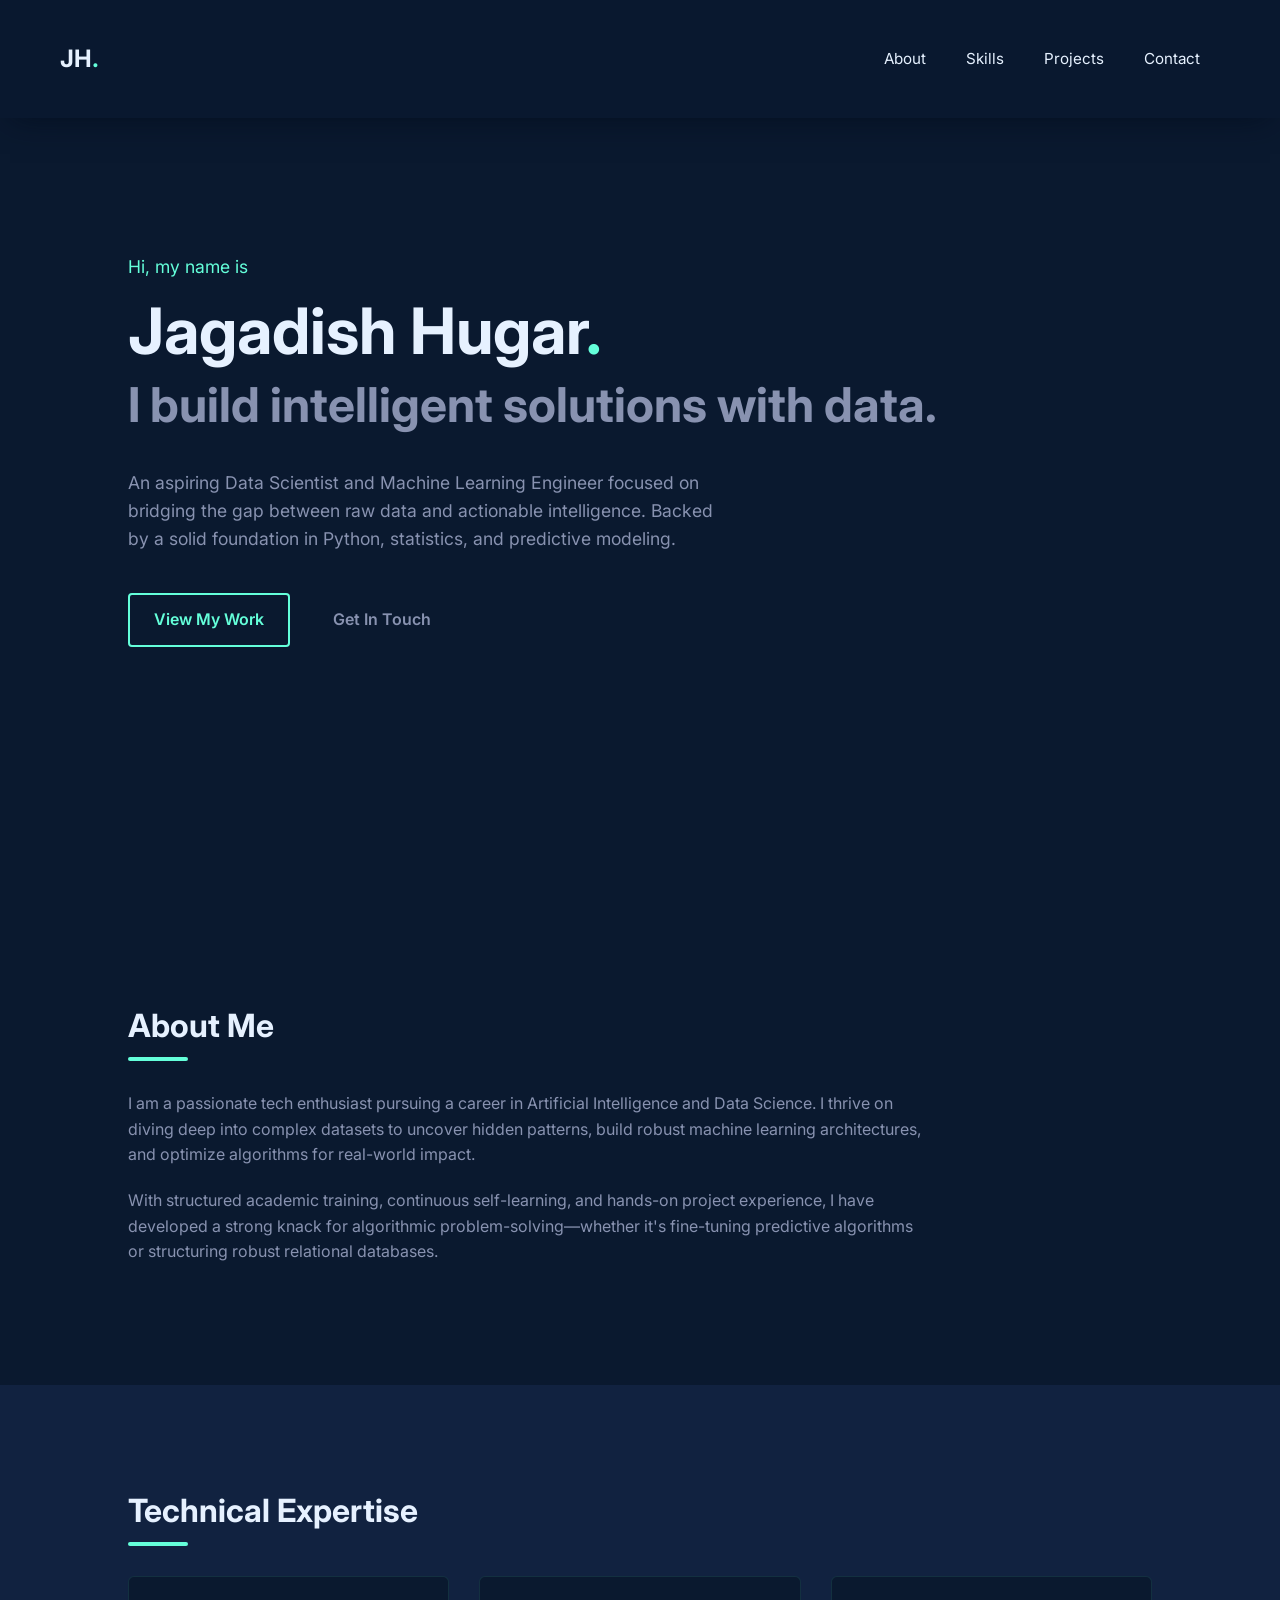
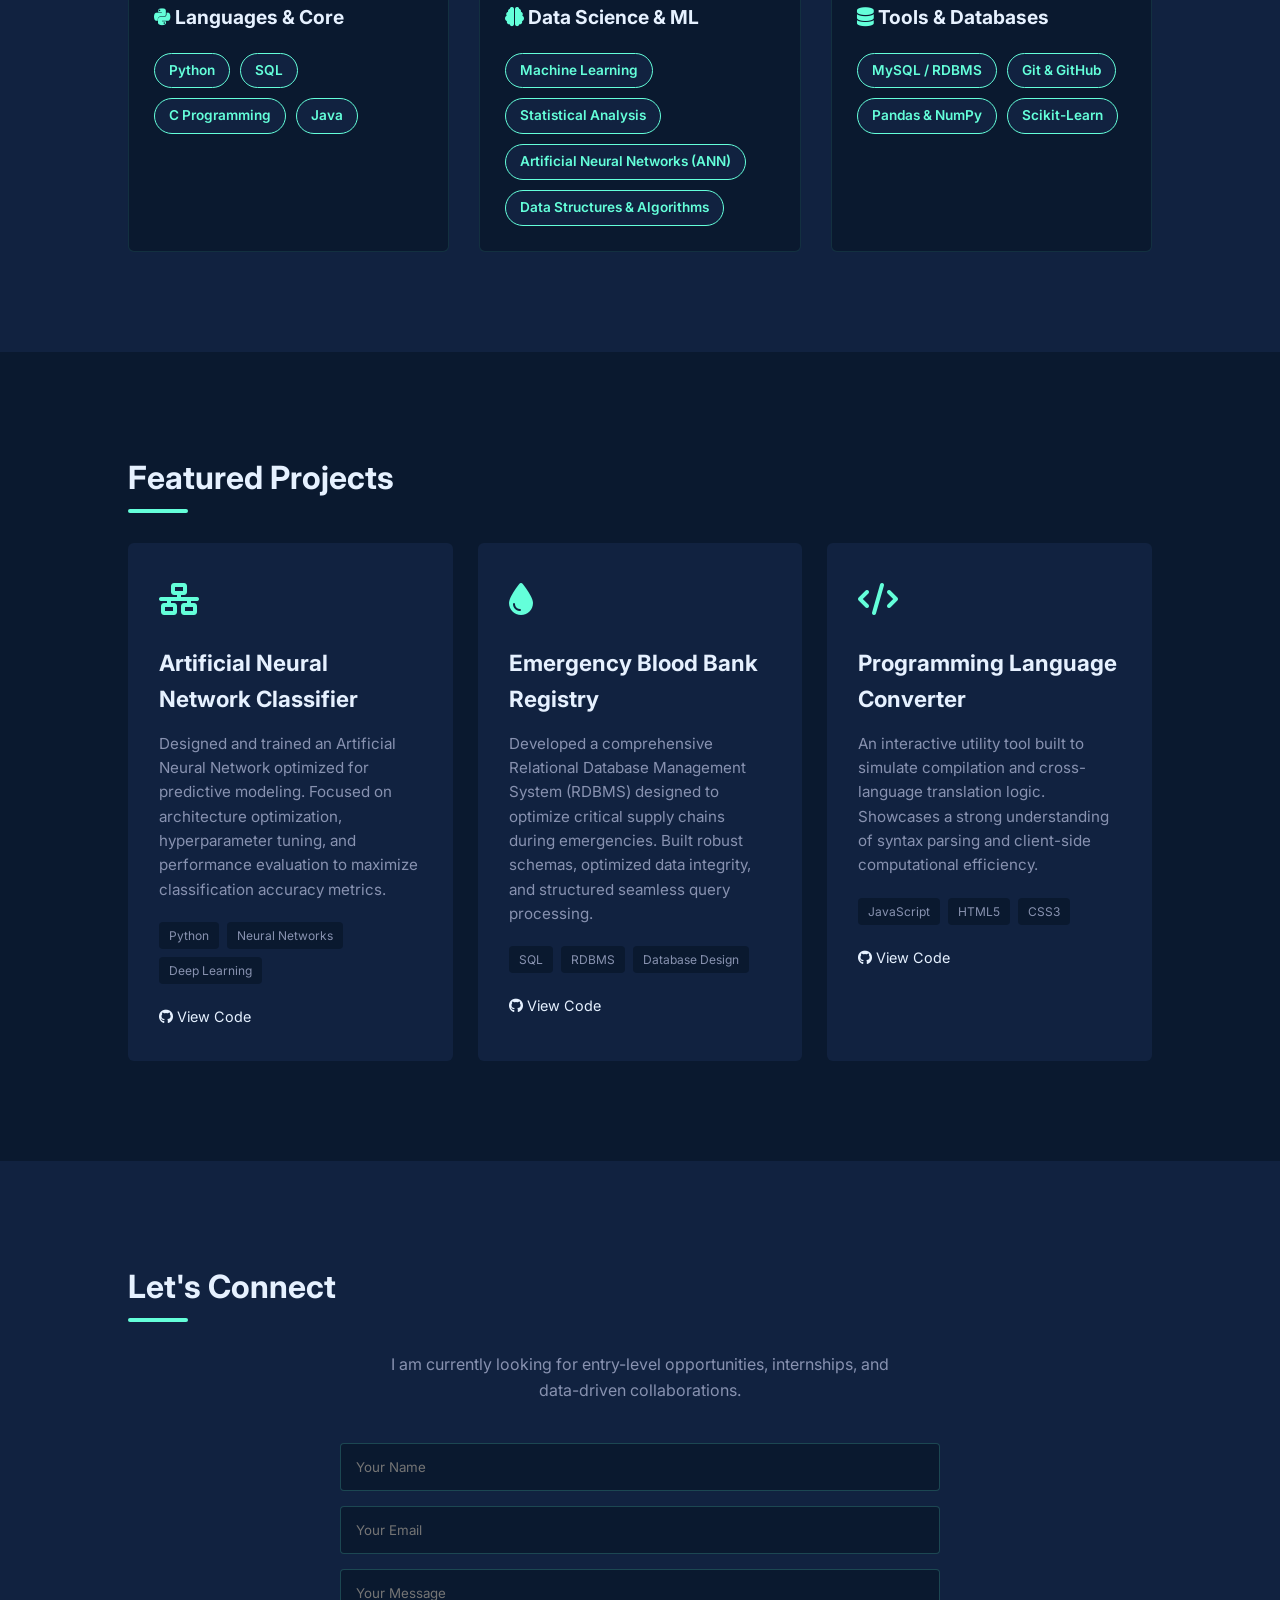
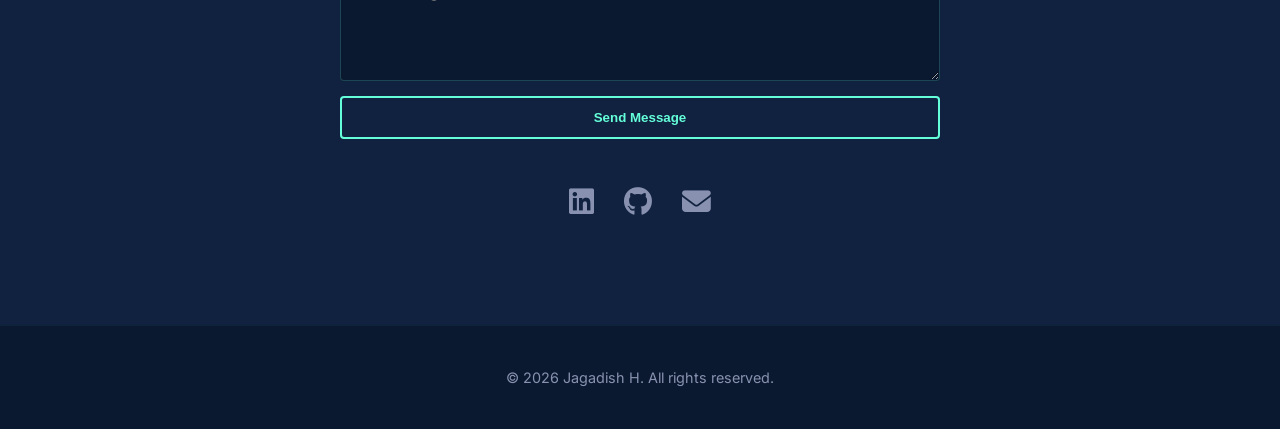
==== Portfolio/index.html @ 7c286617 "Add files via upload" ====
<!DOCTYPE html>
<html lang="en">
<head>
    <meta charset="UTF-8">
    <meta name="viewport" content="width=device-width, initial-scale=1.0">
    <title>Jagadish H | Aspiring Data Scientist</title>
    <link rel="stylesheet" href="style.css">
    <!-- FontAwesome for professional icons -->
    <link rel="stylesheet" href="https://cdnjs.cloudflare.com/ajax/libs/font-awesome/6.4.0/css/all.min.css">
    <!-- Google Fonts -->
    <link href="https://fonts.googleapis.com/css2?family=Inter:wght@300;400;600;700&display=swap" rel="stylesheet">
</head>
<body>

    <!-- Navigation Bar -->
    <nav class="navbar">
        <div class="nav-container">
            <a href="#" class="logo">JH<span class="accent">.</span></a>
            <ul class="nav-links">
                <li><a href="#about">About</a></li>
                <li><a href="#skills">Skills</a></li>
                <li><a href="#projects">Projects</a></li>
                <li><a href="#contact">Contact</a></li>
            </ul>
            <div class="menu-toggle" id="mobile-menu">
                <i class="fas fa-bars"></i>
            </div>
        </div>
    </nav>

    <!-- Hero Section -->
    <header class="hero">
        <div class="hero-content">
            <p class="hero-subtitle">Hi, my name is</p>
            <h1 class="hero-title">Jagadish Hugar<span class="accent">.</span></h1>
            <h2 class="hero-slug">I build intelligent solutions with data.</h2>
            <p class="hero-description">
                An aspiring Data Scientist and Machine Learning Engineer focused on bridging the gap between raw data and actionable intelligence. Backed by a solid foundation in Python, statistics, and predictive modeling.
            </p>
            <div class="hero-cta">
                <a href="#projects" class="btn btn-primary">View My Work</a>
                <a href="#contact" class="btn btn-secondary">Get In Touch</a>
            </div>
        </div>
    </header>

    <!-- About Section -->
    <section id="about" class="section">
        <h2 class="section-title">About Me</h2>
        <div class="about-grid">
            <div class="about-text">
                <p>I am a passionate tech enthusiast pursuing a career in Artificial Intelligence and Data Science. I thrive on diving deep into complex datasets to uncover hidden patterns, build robust machine learning architectures, and optimize algorithms for real-world impact.</p>
                <p>With structured academic training, continuous self-learning, and hands-on project experience, I have developed a strong knack for algorithmic problem-solving—whether it's fine-tuning predictive algorithms or structuring robust relational databases.</p>
            </div>
        </div>
    </section>

    <!-- Skills Section -->
    <section id="skills" class="section bg-light">
        <h2 class="section-title">Technical Expertise</h2>
        <div class="skills-grid">
            <div class="skills-category">
                <h3><i class="fab fa-python accent"></i> Languages & Core</h3>
                <div class="skill-chips">
                    <span class="chip">Python</span>
                    <span class="chip">SQL</span>
                    <span class="chip">C Programming</span>
                    <span class="chip">Java</span>
                </div>
            </div>
            <div class="skills-category">
                <h3><i class="fas fa-brain accent"></i> Data Science & ML</h3>
                <div class="skill-chips">
                    <span class="chip">Machine Learning</span>
                    <span class="chip">Statistical Analysis</span>
                    <span class="chip">Artificial Neural Networks (ANN)</span>
                    <span class="chip">Data Structures & Algorithms</span>
                </div>
            </div>
            <div class="skills-category">
                <h3><i class="fas fa-database accent"></i> Tools & Databases</h3>
                <span class="skill-chips">
                    <span class="chip">MySQL / RDBMS</span>
                    <span class="chip">Git & GitHub</span>
                    <span class="chip">Pandas & NumPy</span>
                    <span class="chip">Scikit-Learn</span>
                </span>
            </div>
        </div>
    </section>

    <!-- Projects Section -->
    <section id="projects" class="section">
        <h2 class="section-title">Featured Projects</h2>
        <div class="projects-grid">
            
            <!-- Project 1 -->
            <div class="project-card">
                <div class="project-content">
                    <div class="project-icon"><i class="fas fa-network-wired"></i></div>
                    <h3>Artificial Neural Network Classifier</h3>
                    <p>Designed and trained an Artificial Neural Network optimized for predictive modeling. Focused on architecture optimization, hyperparameter tuning, and performance evaluation to maximize classification accuracy metrics.</p>
                    <div class="project-tags">
                        <span>Python</span>
                        <span>Neural Networks</span>
                        <span>Deep Learning</span>
                    </div>
                    <div class="project-links">
                        <a href="https://github.com/jagadishhugar" target="_blank"><i class="fab fa-github"></i> View Code</a>
                    </div>
                </div>
            </div>

            <!-- Project 2 -->
            <div class="project-card">
                <div class="project-content">
                    <div class="project-icon"><i class="fas fa-tint"></i></div>
                    <h3>Emergency Blood Bank Registry</h3>
                    <p>Developed a comprehensive Relational Database Management System (RDBMS) designed to optimize critical supply chains during emergencies. Built robust schemas, optimized data integrity, and structured seamless query processing.</p>
                    <div class="project-tags">
                        <span>SQL</span>
                        <span>RDBMS</span>
                        <span>Database Design</span>
                    </div>
                    <div class="project-links">
                        <a href="https://github.com/jagadishhugar" target="_blank"><i class="fab fa-github"></i> View Code</a>
                    </div>
                </div>
            </div>

            <!-- Project 3 -->
            <div class="project-card">
                <div class="project-content">
                    <div class="project-icon"><i class="fas fa-code"></i></div>
                    <h3>Programming Language Converter</h3>
                    <p>An interactive utility tool built to simulate compilation and cross-language translation logic. Showcases a strong understanding of syntax parsing and client-side computational efficiency.</p>
                    <div class="project-tags">
                        <span>JavaScript</span>
                        <span>HTML5</span>
                        <span>CSS3</span>
                    </div>
                    <div class="project-links">
                        <a href="https://github.com/jagadishhugar" target="_blank"><i class="fab fa-github"></i> View Code</a>
                    </div>
                </div>
            </div>

        </div>
    </section>

    <!-- Contact Section -->
    <section id="contact" class="section bg-light">
        <h2 class="section-title">Let's Connect</h2>
        <p class="contact-subtitle">I am currently looking for entry-level opportunities, internships, and data-driven collaborations.</p>
        
        <div class="contact-container">
            <form id="contact-form" class="contact-form">
                <input type="text" placeholder="Your Name" required>
                <input type="email" placeholder="Your Email" required>
                <textarea placeholder="Your Message" rows="5" required></textarea>
                <button type="submit" class="btn btn-primary">Send Message</button>
            </form>

            <div class="social-links">
                <a href="https://www.linkedin.com/in/jagadishhugar" target="_blank"><i class="fab fa-linkedin"></i></a>
                <a href="https://github.com/jagadishhugar" target="_blank"><i class="fab fa-github"></i></a>
                <a href="mailto:your.email@example.com"><i class="fas fa-envelope"></i></a>
            </div>
        </div>
    </section>

    <!-- Footer -->
    <footer>
        <p>&copy; 2026 Jagadish H. All rights reserved.</p>
    </footer>

    <script src="script.js"></script>
</body>
</html>
---- Portfolio/style.css ----
/* --- Base Variables & Reset --- */
:root {
    --bg-dark: #0a192f;
    --bg-light-dark: #112240;
    --text-light: #e6f1ff;
    --text-muted: #8892b0;
    --accent: #64ffda; /* Sleek Neon Teal */
    --accent-glow: rgba(100, 255, 218, 0.1);
    --font-sans: 'Inter', sans-serif;
    --transition: all 0.3s ease;
}

* {
    margin: 0;
    padding: 0;
    box-sizing: border-box;
}

html {
    scroll-behavior: smooth;
}

body {
    background-color: var(--bg-dark);
    color: var(--text-light);
    font-family: var(--font-sans);
    line-height: 1.6;
}

.accent {
    color: var(--accent);
}

/* --- Layout Components --- */
.section {
    padding: 100px 10%;
}

.bg-light {
    background-color: var(--bg-light-dark);
}

.section-title {
    font-size: 2rem;
    font-weight: 700;
    margin-bottom: 40px;
    position: relative;
    display: inline-block;
}

.section-title::after {
    content: '';
    position: absolute;
    bottom: -10px;
    left: 0;
    width: 60px;
    height: 4px;
    background-color: var(--accent);
    border-radius: 2px;
}

/* --- Buttons --- */
.btn {
    display: inline-block;
    padding: 12px 24px;
    border-radius: 4px;
    font-weight: 600;
    text-decoration: none;
    transition: var(--transition);
    cursor: pointer;
}

.btn-primary {
    background-color: transparent;
    border: 2px solid var(--accent);
    color: var(--accent);
}

.btn-primary:hover {
    background-color: var(--accent-glow);
}

.btn-secondary {
    color: var(--text-muted);
    margin-left: 15px;
}

.btn-secondary:hover {
    color: var(--accent);
}

/* --- Navigation Bar --- */
.navbar {
    position: fixed;
    top: 0;
    width: 100%;
    background-color: rgba(10, 25, 47, 0.85);
    backdrop-filter: blur(10px);
    z-index: 1000;
    box-shadow: 0 10px 30px -10px rgba(2, 12, 27, 0.7);
    transition: var(--transition);
}

.nav-container {
    display: flex;
    justify-content: space-between;
    align-items: center;
    max-width: 1200px;
    margin: 0 auto;
    padding: 20px;
}

.logo {
    font-size: 1.5rem;
    font-weight: 700;
    color: var(--text-light);
    text-decoration: none;
}

.nav-links {
    display: flex;
    list-style: none;
}

.nav-links li a {
    color: var(--text-light);
    text-decoration: none;
    padding: 10px 20px;
    font-size: 0.95rem;
    transition: var(--transition);
}

.nav-links li a:hover {
    color: var(--accent);
}

.menu-toggle {
    display: none;
    font-size: 1.5rem;
    cursor: pointer;
}

/* --- Hero Section --- */
.hero {
    height: 100vh;
    display: flex;
    align-items: center;
    padding: 0 10%;
}

.hero-subtitle {
    color: var(--accent);
    font-size: 1.1rem;
    margin-bottom: 15px;
}

.hero-title {
    font-size: 4rem;
    font-weight: 700;
    line-height: 1.1;
}

.hero-slug {
    font-size: 3rem;
    color: var(--text-muted);
    font-weight: 700;
    margin-bottom: 25px;
}

.hero-description {
    max-width: 600px;
    color: var(--text-muted);
    font-size: 1.1rem;
    margin-bottom: 40px;
}

/* --- About Section --- */
.about-grid {
    max-width: 800px;
}

.about-text p {
    margin-bottom: 20px;
    color: var(--text-muted);
}

/* --- Skills Section --- */
.skills-grid {
    display: grid;
    grid-template-columns: repeat(auto-fit, minmax(280px, 1fr));
    gap: 30px;
}

.skills-category {
    background: var(--bg-dark);
    padding: 25px;
    border-radius: 6px;
    border: 1px solid rgba(100, 255, 218, 0.1);
}

.skills-category h3 {
    font-size: 1.2rem;
    margin-bottom: 20px;
}

.skill-chips {
    display: flex;
    flex-wrap: wrap;
    gap: 10px;
}

.chip {
    background-color: var(--bg-light-dark);
    color: var(--accent);
    border: 1px solid var(--accent);
    padding: 6px 14px;
    border-radius: 20px;
    font-size: 0.85rem;
    font-weight: 600;
}

/* --- Projects Section --- */
.projects-grid {
    display: grid;
    grid-template-columns: repeat(auto-fit, minmax(300px, 1fr));
    gap: 25px;
}

.project-card {
    background-color: var(--bg-light-dark);
    border-radius: 6px;
    padding: 30px;
    transition: var(--transition);
    border: 1px solid transparent;
}

.project-card:hover {
    transform: translateY(-5px);
    border-color: var(--accent);
}

.project-icon {
    font-size: 2rem;
    color: var(--accent);
    margin-bottom: 20px;
}

.project-card h3 {
    margin-bottom: 15px;
    font-size: 1.4rem;
}

.project-card p {
    color: var(--text-muted);
    font-size: 0.95rem;
    margin-bottom: 20px;
}

.project-tags {
    display: flex;
    flex-wrap: wrap;
    gap: 8px;
    margin-bottom: 20px;
}

.project-tags span {
    font-size: 0.75rem;
    color: var(--text-muted);
    background: var(--bg-dark);
    padding: 4px 10px;
    border-radius: 4px;
}

.project-links a {
    color: var(--text-light);
    text-decoration: none;
    font-size: 0.9rem;
    transition: var(--transition);
}

.project-links a:hover {
    color: var(--accent);
}

/* --- Contact Section --- */
.contact-subtitle {
    text-align: center;
    max-width: 500px;
    margin: 0 auto 40px auto;
    color: var(--text-muted);
}

.contact-container {
    max-width: 600px;
    margin: 0 auto;
}

.contact-form {
    display: flex;
    flex-direction: column;
    gap: 15px;
    margin-bottom: 40px;
}

.contact-form input, .contact-form textarea {
    background-color: var(--bg-dark);
    border: 1px solid rgba(100, 255, 218, 0.2);
    padding: 15px;
    color: var(--text-light);
    border-radius: 4px;
    font-family: var(--font-sans);
    outline: none;
    transition: var(--transition);
}

.contact-form input:focus, .contact-form textarea:focus {
    border-color: var(--accent);
}

.social-links {
    display: flex;
    justify-content: center;
    gap: 30px;
}

.social-links a {
    color: var(--text-muted);
    font-size: 1.8rem;
    transition: var(--transition);
}

.social-links a:hover {
    color: var(--accent);
}

/* --- Footer --- */
footer {
    text-align: center;
    padding: 40px;
    font-size: 0.9rem;
    color: var(--text-muted);
    border-top: 1px solid rgba(100, 255, 218, 0.05);
}

/* --- Responsive Media Queries --- */
@media (max-width: 768px) {
    .hero-title { font-size: 2.8rem; }
    .hero-slug { font-size: 2rem; }
    .nav-links {
        display: none; /* Mobile menu behavior can be expanded here */
    }
    .menu-toggle { display: block; }
    .section { padding: 60px 5%; }
}
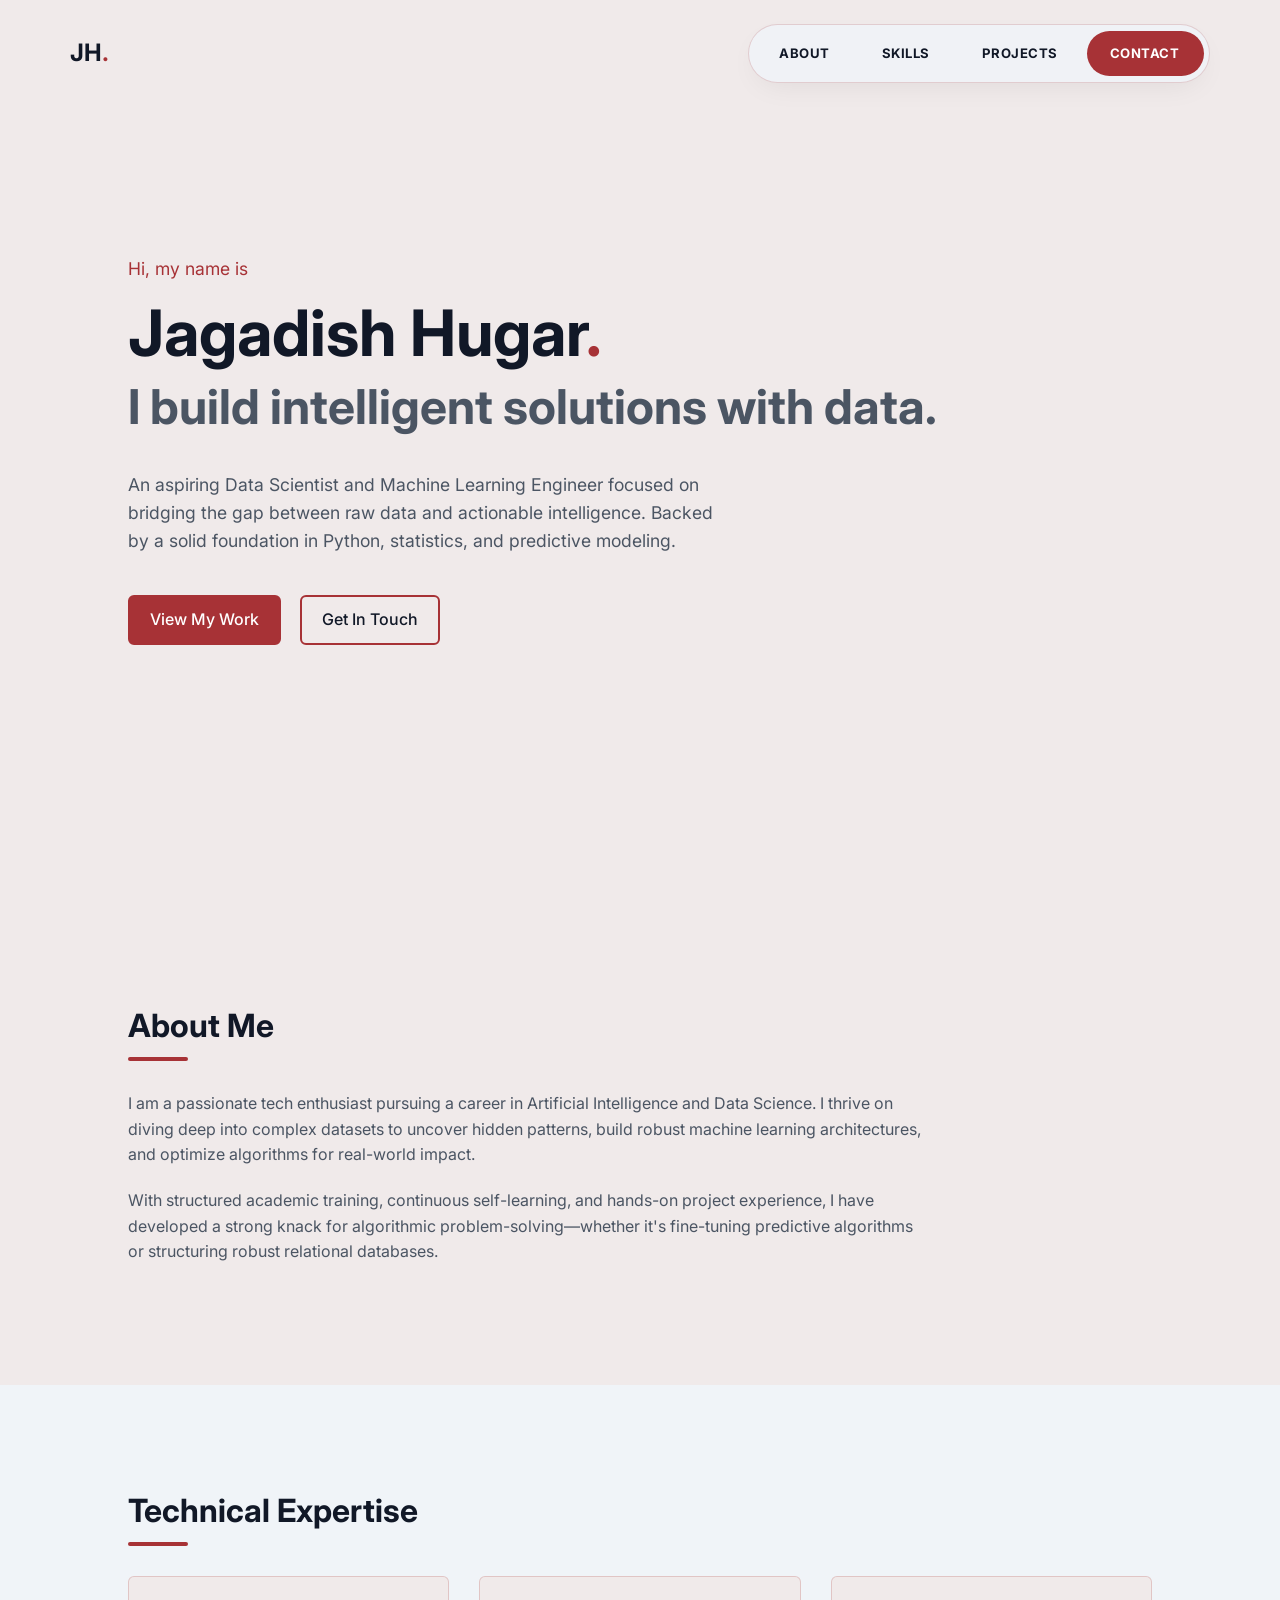
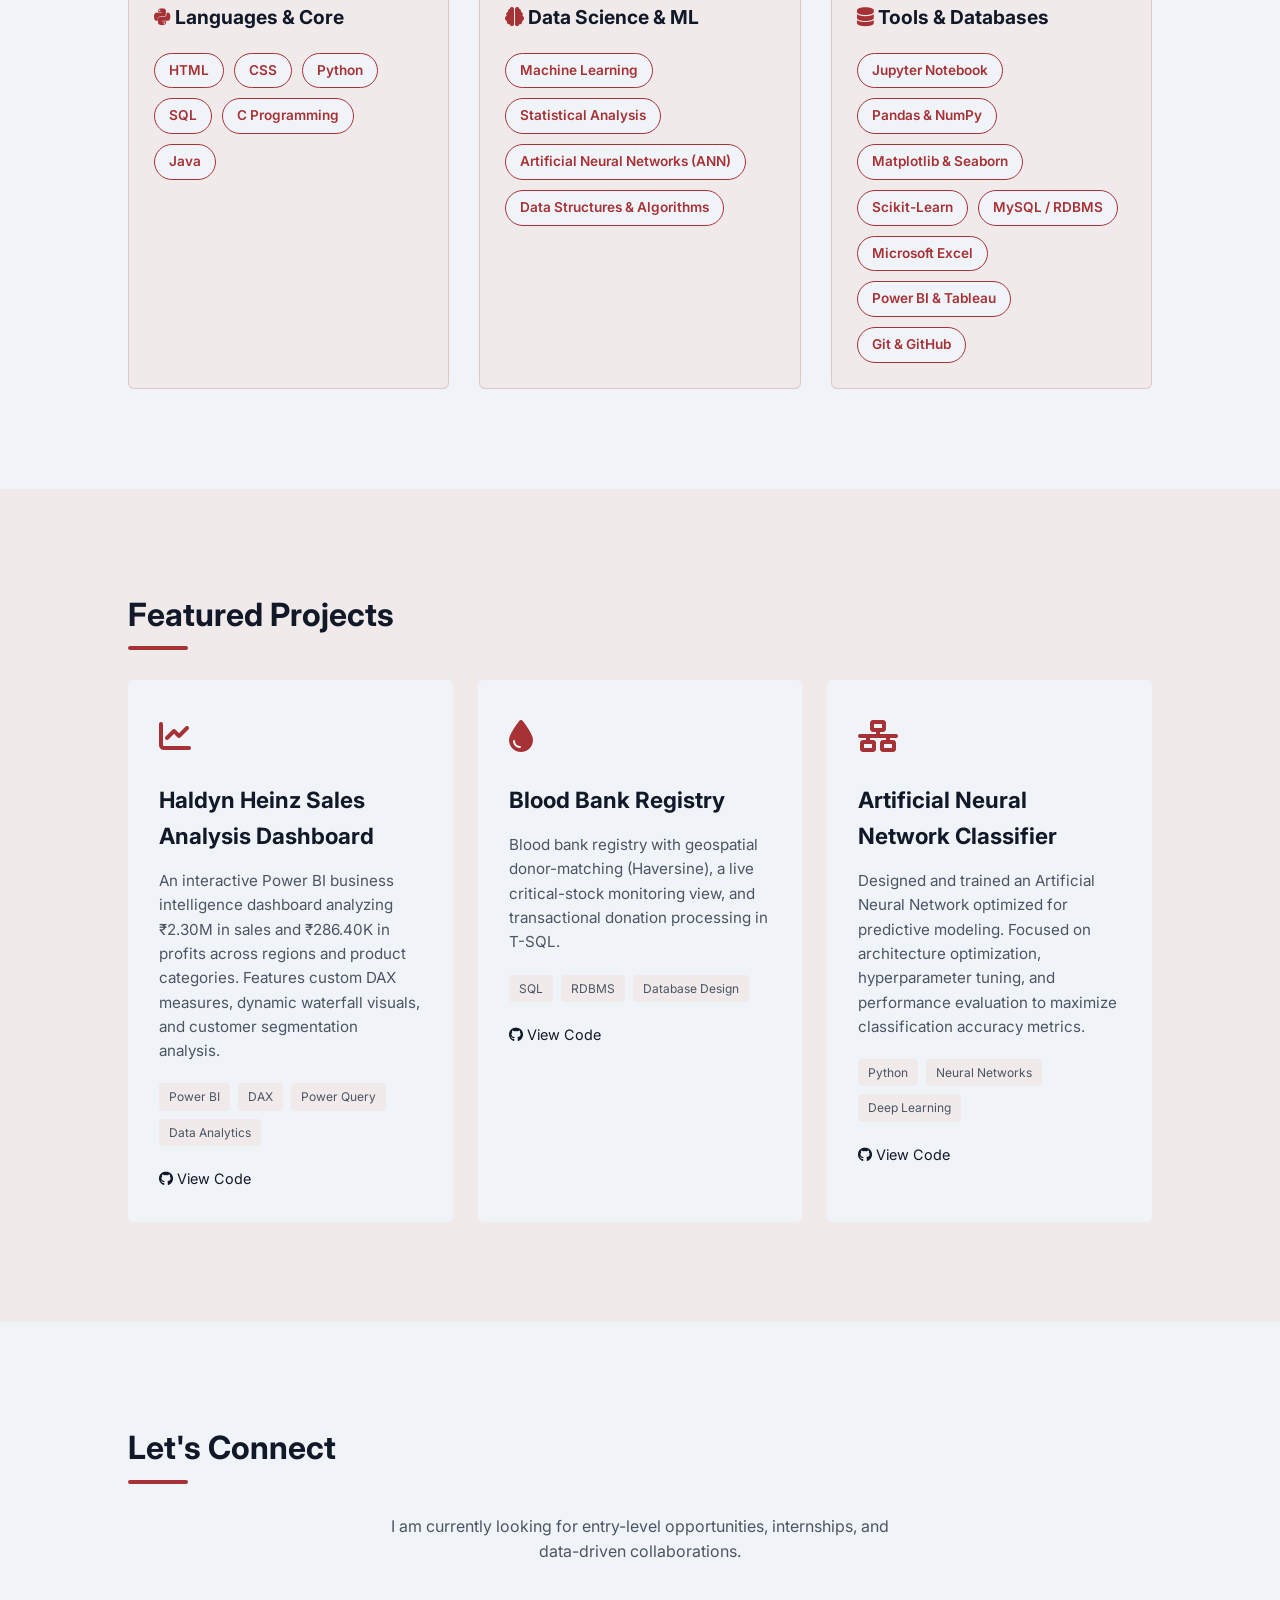
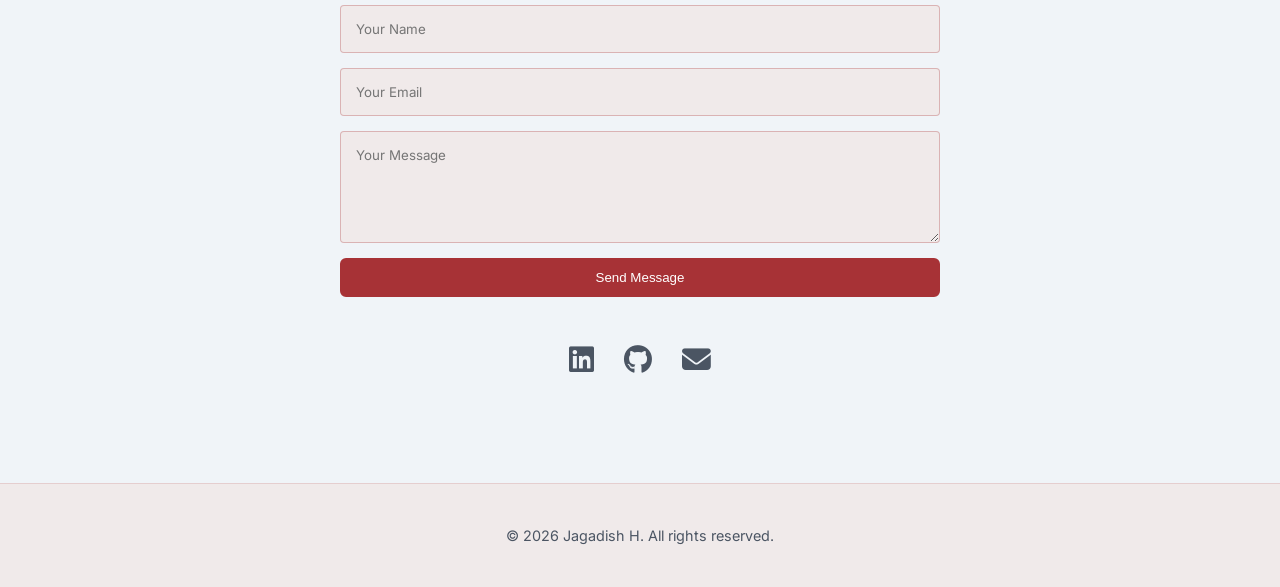
==== commit 96325a4b: "Move portfolio files to repository root" ====
--- a/Portfolio/index.html
+++ b/Portfolio/index.html
@@ -1,179 +1,210 @@
-<!DOCTYPE html>
-<html lang="en">
-<head>
-    <meta charset="UTF-8">
-    <meta name="viewport" content="width=device-width, initial-scale=1.0">
-    <title>Jagadish H | Aspiring Data Scientist</title>
-    <link rel="stylesheet" href="style.css">
-    <!-- FontAwesome for professional icons -->
-    <link rel="stylesheet" href="https://cdnjs.cloudflare.com/ajax/libs/font-awesome/6.4.0/css/all.min.css">
-    <!-- Google Fonts -->
-    <link href="https://fonts.googleapis.com/css2?family=Inter:wght@300;400;600;700&display=swap" rel="stylesheet">
-</head>
-<body>
-
-    <!-- Navigation Bar -->
-    <nav class="navbar">
-        <div class="nav-container">
-            <a href="#" class="logo">JH<span class="accent">.</span></a>
-            <ul class="nav-links">
-                <li><a href="#about">About</a></li>
-                <li><a href="#skills">Skills</a></li>
-                <li><a href="#projects">Projects</a></li>
-                <li><a href="#contact">Contact</a></li>
-            </ul>
-            <div class="menu-toggle" id="mobile-menu">
-                <i class="fas fa-bars"></i>
-            </div>
-        </div>
-    </nav>
-
-    <!-- Hero Section -->
-    <header class="hero">
-        <div class="hero-content">
-            <p class="hero-subtitle">Hi, my name is</p>
-            <h1 class="hero-title">Jagadish Hugar<span class="accent">.</span></h1>
-            <h2 class="hero-slug">I build intelligent solutions with data.</h2>
-            <p class="hero-description">
-                An aspiring Data Scientist and Machine Learning Engineer focused on bridging the gap between raw data and actionable intelligence. Backed by a solid foundation in Python, statistics, and predictive modeling.
-            </p>
-            <div class="hero-cta">
-                <a href="#projects" class="btn btn-primary">View My Work</a>
-                <a href="#contact" class="btn btn-secondary">Get In Touch</a>
-            </div>
-        </div>
-    </header>
-
-    <!-- About Section -->
-    <section id="about" class="section">
-        <h2 class="section-title">About Me</h2>
-        <div class="about-grid">
-            <div class="about-text">
-                <p>I am a passionate tech enthusiast pursuing a career in Artificial Intelligence and Data Science. I thrive on diving deep into complex datasets to uncover hidden patterns, build robust machine learning architectures, and optimize algorithms for real-world impact.</p>
-                <p>With structured academic training, continuous self-learning, and hands-on project experience, I have developed a strong knack for algorithmic problem-solving—whether it's fine-tuning predictive algorithms or structuring robust relational databases.</p>
-            </div>
-        </div>
-    </section>
-
-    <!-- Skills Section -->
-    <section id="skills" class="section bg-light">
-        <h2 class="section-title">Technical Expertise</h2>
-        <div class="skills-grid">
-            <div class="skills-category">
-                <h3><i class="fab fa-python accent"></i> Languages & Core</h3>
-                <div class="skill-chips">
-                    <span class="chip">Python</span>
-                    <span class="chip">SQL</span>
-                    <span class="chip">C Programming</span>
-                    <span class="chip">Java</span>
-                </div>
-            </div>
-            <div class="skills-category">
-                <h3><i class="fas fa-brain accent"></i> Data Science & ML</h3>
-                <div class="skill-chips">
-                    <span class="chip">Machine Learning</span>
-                    <span class="chip">Statistical Analysis</span>
-                    <span class="chip">Artificial Neural Networks (ANN)</span>
-                    <span class="chip">Data Structures & Algorithms</span>
-                </div>
-            </div>
-            <div class="skills-category">
-                <h3><i class="fas fa-database accent"></i> Tools & Databases</h3>
-                <span class="skill-chips">
-                    <span class="chip">MySQL / RDBMS</span>
-                    <span class="chip">Git & GitHub</span>
-                    <span class="chip">Pandas & NumPy</span>
-                    <span class="chip">Scikit-Learn</span>
-                </span>
-            </div>
-        </div>
-    </section>
-
-    <!-- Projects Section -->
-    <section id="projects" class="section">
-        <h2 class="section-title">Featured Projects</h2>
-        <div class="projects-grid">
-            
-            <!-- Project 1 -->
-            <div class="project-card">
-                <div class="project-content">
-                    <div class="project-icon"><i class="fas fa-network-wired"></i></div>
-                    <h3>Artificial Neural Network Classifier</h3>
-                    <p>Designed and trained an Artificial Neural Network optimized for predictive modeling. Focused on architecture optimization, hyperparameter tuning, and performance evaluation to maximize classification accuracy metrics.</p>
-                    <div class="project-tags">
-                        <span>Python</span>
-                        <span>Neural Networks</span>
-                        <span>Deep Learning</span>
-                    </div>
-                    <div class="project-links">
-                        <a href="https://github.com/jagadishhugar" target="_blank"><i class="fab fa-github"></i> View Code</a>
-                    </div>
-                </div>
-            </div>
-
-            <!-- Project 2 -->
-            <div class="project-card">
-                <div class="project-content">
-                    <div class="project-icon"><i class="fas fa-tint"></i></div>
-                    <h3>Emergency Blood Bank Registry</h3>
-                    <p>Developed a comprehensive Relational Database Management System (RDBMS) designed to optimize critical supply chains during emergencies. Built robust schemas, optimized data integrity, and structured seamless query processing.</p>
-                    <div class="project-tags">
-                        <span>SQL</span>
-                        <span>RDBMS</span>
-                        <span>Database Design</span>
-                    </div>
-                    <div class="project-links">
-                        <a href="https://github.com/jagadishhugar" target="_blank"><i class="fab fa-github"></i> View Code</a>
-                    </div>
-                </div>
-            </div>
-
-            <!-- Project 3 -->
-            <div class="project-card">
-                <div class="project-content">
-                    <div class="project-icon"><i class="fas fa-code"></i></div>
-                    <h3>Programming Language Converter</h3>
-                    <p>An interactive utility tool built to simulate compilation and cross-language translation logic. Showcases a strong understanding of syntax parsing and client-side computational efficiency.</p>
-                    <div class="project-tags">
-                        <span>JavaScript</span>
-                        <span>HTML5</span>
-                        <span>CSS3</span>
-                    </div>
-                    <div class="project-links">
-                        <a href="https://github.com/jagadishhugar" target="_blank"><i class="fab fa-github"></i> View Code</a>
-                    </div>
-                </div>
-            </div>
-
-        </div>
-    </section>
-
-    <!-- Contact Section -->
-    <section id="contact" class="section bg-light">
-        <h2 class="section-title">Let's Connect</h2>
-        <p class="contact-subtitle">I am currently looking for entry-level opportunities, internships, and data-driven collaborations.</p>
-        
-        <div class="contact-container">
-            <form id="contact-form" class="contact-form">
-                <input type="text" placeholder="Your Name" required>
-                <input type="email" placeholder="Your Email" required>
-                <textarea placeholder="Your Message" rows="5" required></textarea>
-                <button type="submit" class="btn btn-primary">Send Message</button>
-            </form>
-
-            <div class="social-links">
-                <a href="https://www.linkedin.com/in/jagadishhugar" target="_blank"><i class="fab fa-linkedin"></i></a>
-                <a href="https://github.com/jagadishhugar" target="_blank"><i class="fab fa-github"></i></a>
-                <a href="mailto:your.email@example.com"><i class="fas fa-envelope"></i></a>
-            </div>
-        </div>
-    </section>
-
-    <!-- Footer -->
-    <footer>
-        <p>&copy; 2026 Jagadish H. All rights reserved.</p>
-    </footer>
-
-    <script src="script.js"></script>
-</body>
+<!DOCTYPE html>
+<html lang="en">
+<head>
+    <meta charset="UTF-8">
+    <meta name="viewport" content="width=device-width, initial-scale=1.0">
+    <meta name="description" content="Jagadish Hugar — Aspiring Data Scientist and Machine Learning Engineer specializing in Python, statistics, and predictive modeling.">
+    <meta name="theme-color" content="#0a192f">
+    <title>Jagadish H | Aspiring Data Scientist</title>
+
+    <link rel="preconnect" href="https://cdnjs.cloudflare.com" crossorigin>
+    <link rel="preconnect" href="https://fonts.googleapis.com">
+    <link rel="preconnect" href="https://fonts.gstatic.com" crossorigin>
+
+    <link rel="stylesheet" href="style.css">
+    <link rel="stylesheet" href="https://cdnjs.cloudflare.com/ajax/libs/font-awesome/6.4.0/css/all.min.css">
+    <link href="https://fonts.googleapis.com/css2?family=Inter:wght@300;400;600;700&display=swap" rel="stylesheet">
+</head>
+<body>
+
+    <!-- Navigation Bar -->
+    <nav class="navbar" aria-label="Main Navigation">
+        <div class="nav-container">
+            <a href="#" class="logo">JH<span class="accent">.</span></a>
+
+            <div class="nav-pill" id="nav-pill">
+                <span class="nav-indicator" id="nav-indicator" aria-hidden="true"></span>
+                <ul class="nav-links" id="nav-links">
+                    <li><a href="#about" data-section="about">About</a></li>
+                    <li><a href="#skills" data-section="skills">Skills</a></li>
+                    <li><a href="#projects" data-section="projects">Projects</a></li>
+                    <li><a href="#contact" data-section="contact">Contact</a></li>
+                </ul>
+            </div>
+
+            <button class="menu-toggle" id="mobile-menu" aria-label="Toggle navigation menu" aria-expanded="false" aria-controls="nav-links">
+                <i class="fas fa-bars"></i>
+            </button>
+        </div>
+    </nav>
+
+    <main>
+        <!-- Hero Section -->
+        <header class="hero">
+            <div class="hero-content">
+                <p class="hero-subtitle">Hi, my name is</p>
+                <h1 class="hero-title">Jagadish Hugar<span class="accent">.</span></h1>
+                <h2 class="hero-slug">I build intelligent solutions with data.</h2>
+                <p class="hero-description">
+                    An aspiring Data Scientist and Machine Learning Engineer focused on bridging the gap between raw data and actionable intelligence. Backed by a solid foundation in Python, statistics, and predictive modeling.
+                </p>
+                <div class="hero-cta">
+                    <a href="#projects" class="btn btn-primary">View My Work</a>
+                    <a href="#contact" class="btn btn-secondary">Get In Touch</a>
+                </div>
+            </div>
+        </header>
+
+        <!-- About Section -->
+        <section id="about" class="section">
+            <div class="container">
+                <h2 class="section-title">About Me</h2>
+                <div class="about-grid">
+                    <div class="about-text">
+                        <p>I am a passionate tech enthusiast pursuing a career in Artificial Intelligence and Data Science. I thrive on diving deep into complex datasets to uncover hidden patterns, build robust machine learning architectures, and optimize algorithms for real-world impact.</p>
+                        <p>With structured academic training, continuous self-learning, and hands-on project experience, I have developed a strong knack for algorithmic problem-solving—whether it's fine-tuning predictive algorithms or structuring robust relational databases.</p>
+                    </div>
+                </div>
+            </div>
+        </section>
+
+        <!-- Skills Section -->
+        <section id="skills" class="section bg-light">
+            <div class="container">
+                <h2 class="section-title">Technical Expertise</h2>
+                <div class="skills-grid">
+                    <div class="skills-category">
+                        <h3><i class="fab fa-python accent"></i> Languages & Core</h3>
+                        <div class="skill-chips">
+                            <span class="chip">HTML</span>
+                            <span class="chip">CSS</span>
+                            <span class="chip">Python</span>
+                            <span class="chip">SQL</span>
+                            <span class="chip">C Programming</span>
+                            <span class="chip">Java</span>
+                        </div>
+                    </div>
+                    <div class="skills-category">
+                        <h3><i class="fas fa-brain accent"></i> Data Science & ML</h3>
+                        <div class="skill-chips">
+                            <span class="chip">Machine Learning</span>
+                            <span class="chip">Statistical Analysis</span>
+                            <span class="chip">Artificial Neural Networks (ANN)</span>
+                            <span class="chip">Data Structures & Algorithms</span>
+                        </div>
+                    </div>
+                    <div class="skills-category">
+                        <h3><i class="fas fa-database accent"></i> Tools & Databases</h3>
+                        <div class="skill-chips">
+                            <span class="chip">Jupyter Notebook</span>
+                            <span class="chip">Pandas & NumPy</span>
+                            <span class="chip">Matplotlib & Seaborn</span>
+                            <span class="chip">Scikit-Learn</span>
+                            <span class="chip">MySQL / RDBMS</span>
+                            <span class="chip">Microsoft Excel</span>
+                            <span class="chip">Power BI & Tableau</span>
+                            <span class="chip">Git & GitHub</span>
+                        </div>
+                    </div>
+                </div>
+            </div>
+        </section>
+
+        <!-- Projects Section -->
+        <section id="projects" class="section">
+            <div class="container">
+                <h2 class="section-title">Featured Projects</h2>
+                <div class="projects-grid">
+                    <!-- Project 1 -->
+                    <article class="project-card">
+                        <div class="project-content">
+                            <div class="project-icon"><i class="fas fa-chart-line"></i></div>
+                            <h3>Haldyn Heinz Sales Analysis Dashboard</h3>
+                            <p>An interactive Power BI business intelligence dashboard analyzing ₹2.30M in sales and ₹286.40K in profits across regions and product categories. Features custom DAX measures, dynamic waterfall visuals, and customer segmentation analysis.</p>
+                            <div class="project-tags">
+                                <span>Power BI</span>
+                                <span>DAX</span>
+                                <span>Power Query</span>
+                                <span>Data Analytics</span>
+                            </div>
+                            <div class="project-links">
+                                <a href="https://github.com/jagadishhugar/Haldyn-Heinz-Sales-Analysis-Dashboard" target="_blank" rel="noopener noreferrer"><i class="fab fa-github"></i> View Code</a>
+                            </div>
+                        </div>
+                    </article>
+
+                    <!-- Project 2 -->
+                    <article class="project-card">
+                        <div class="project-content">
+                            <div class="project-icon"><i class="fas fa-tint"></i></div>
+                            <h3>Blood Bank Registry</h3>
+                            <p>Blood bank registry with geospatial donor-matching (Haversine), a live critical-stock monitoring view, and transactional donation processing in T-SQL.</p>
+                            <div class="project-tags">
+                                <span>SQL</span>
+                                <span>RDBMS</span>
+                                <span>Database Design</span>
+                            </div>
+                            <div class="project-links">
+                                <a href="https://github.com/jagadishhugar/blood-bank-registry" target="_blank" rel="noopener noreferrer"><i class="fab fa-github"></i> View Code</a>
+                            </div>
+                        </div>
+                    </article>
+
+                    <!-- Project 3 -->
+                    <article class="project-card">
+                        <div class="project-content">
+                            <div class="project-icon"><i class="fas fa-network-wired"></i></div>
+                            <h3>Artificial Neural Network Classifier</h3>
+                            <p>Designed and trained an Artificial Neural Network optimized for predictive modeling. Focused on architecture optimization, hyperparameter tuning, and performance evaluation to maximize classification accuracy metrics.</p>
+                            <div class="project-tags">
+                                <span>Python</span>
+                                <span>Neural Networks</span>
+                                <span>Deep Learning</span>
+                            </div>
+                            <div class="project-links">
+                                <a href="https://github.com/maruthi63madhu-cloud/Ann-project" target="_blank" rel="noopener noreferrer"><i class="fab fa-github"></i> View Code</a>
+                            </div>
+                        </div>
+                    </article>
+                </div>
+            </div>
+        </section>
+
+        <!-- Contact Section -->
+        <section id="contact" class="section bg-light">
+            <div class="container">
+                <h2 class="section-title">Let's Connect</h2>
+                <p class="contact-subtitle">I am currently looking for entry-level opportunities, internships, and data-driven collaborations.</p>
+
+                <div class="contact-container">
+                    <form id="contact-form" class="contact-form">
+                        <label for="form-name" class="sr-only">Your Name</label>
+                        <input type="text" id="form-name" name="name" placeholder="Your Name" required>
+
+                        <label for="form-email" class="sr-only">Your Email</label>
+                        <input type="email" id="form-email" name="email" placeholder="Your Email" required>
+
+                        <label for="form-message" class="sr-only">Your Message</label>
+                        <textarea id="form-message" name="message" placeholder="Your Message" rows="5" required></textarea>
+
+                        <button type="submit" id="submit-btn" class="btn btn-primary">Send Message</button>
+                    </form>
+
+                    <div class="social-links">
+                        <a href="https://www.linkedin.com/in/jagadishhugar" target="_blank" rel="noopener noreferrer" aria-label="LinkedIn Profile"><i class="fab fa-linkedin"></i></a>
+                        <a href="https://github.com/jagadishhugar" target="_blank" rel="noopener noreferrer" aria-label="GitHub Profile"><i class="fab fa-github"></i></a>
+                        <a href="mailto:jagadishhugar@example.com" aria-label="Send Email"><i class="fas fa-envelope"></i></a>
+                    </div>
+                </div>
+            </div>
+        </section>
+    </main>
+
+    <!-- Footer -->
+    <footer>
+        <p>&copy; <span id="current-year">2026</span> Jagadish H. All rights reserved.</p>
+    </footer>
+
+    <script src="script.js" defer></script>
+</body>
 </html>
--- a/Portfolio/style.css
+++ b/Portfolio/style.css
@@ -1,354 +1,482 @@
-/* --- Base Variables & Reset --- */
-:root {
-    --bg-dark: #0a192f;
-    --bg-light-dark: #112240;
-    --text-light: #e6f1ff;
-    --text-muted: #8892b0;
-    --accent: #64ffda; /* Sleek Neon Teal */
-    --accent-glow: rgba(100, 255, 218, 0.1);
-    --font-sans: 'Inter', sans-serif;
-    --transition: all 0.3s ease;
-}
-
-* {
-    margin: 0;
-    padding: 0;
-    box-sizing: border-box;
-}
-
-html {
-    scroll-behavior: smooth;
-}
-
-body {
-    background-color: var(--bg-dark);
-    color: var(--text-light);
-    font-family: var(--font-sans);
-    line-height: 1.6;
-}
-
-.accent {
-    color: var(--accent);
-}
-
-/* --- Layout Components --- */
-.section {
-    padding: 100px 10%;
-}
-
-.bg-light {
-    background-color: var(--bg-light-dark);
-}
-
-.section-title {
-    font-size: 2rem;
-    font-weight: 700;
-    margin-bottom: 40px;
-    position: relative;
-    display: inline-block;
-}
-
-.section-title::after {
-    content: '';
-    position: absolute;
-    bottom: -10px;
-    left: 0;
-    width: 60px;
-    height: 4px;
-    background-color: var(--accent);
-    border-radius: 2px;
-}
-
-/* --- Buttons --- */
-.btn {
-    display: inline-block;
-    padding: 12px 24px;
-    border-radius: 4px;
-    font-weight: 600;
-    text-decoration: none;
-    transition: var(--transition);
-    cursor: pointer;
-}
-
-.btn-primary {
-    background-color: transparent;
-    border: 2px solid var(--accent);
-    color: var(--accent);
-}
-
-.btn-primary:hover {
-    background-color: var(--accent-glow);
-}
-
-.btn-secondary {
-    color: var(--text-muted);
-    margin-left: 15px;
-}
-
-.btn-secondary:hover {
-    color: var(--accent);
-}
-
-/* --- Navigation Bar --- */
-.navbar {
-    position: fixed;
-    top: 0;
-    width: 100%;
-    background-color: rgba(10, 25, 47, 0.85);
-    backdrop-filter: blur(10px);
-    z-index: 1000;
-    box-shadow: 0 10px 30px -10px rgba(2, 12, 27, 0.7);
-    transition: var(--transition);
-}
-
-.nav-container {
-    display: flex;
-    justify-content: space-between;
-    align-items: center;
-    max-width: 1200px;
-    margin: 0 auto;
-    padding: 20px;
-}
-
-.logo {
-    font-size: 1.5rem;
-    font-weight: 700;
-    color: var(--text-light);
-    text-decoration: none;
-}
-
-.nav-links {
-    display: flex;
-    list-style: none;
-}
-
-.nav-links li a {
-    color: var(--text-light);
-    text-decoration: none;
-    padding: 10px 20px;
-    font-size: 0.95rem;
-    transition: var(--transition);
-}
-
-.nav-links li a:hover {
-    color: var(--accent);
-}
-
-.menu-toggle {
-    display: none;
-    font-size: 1.5rem;
-    cursor: pointer;
-}
-
-/* --- Hero Section --- */
-.hero {
-    height: 100vh;
-    display: flex;
-    align-items: center;
-    padding: 0 10%;
-}
-
-.hero-subtitle {
-    color: var(--accent);
-    font-size: 1.1rem;
-    margin-bottom: 15px;
-}
-
-.hero-title {
-    font-size: 4rem;
-    font-weight: 700;
-    line-height: 1.1;
-}
-
-.hero-slug {
-    font-size: 3rem;
-    color: var(--text-muted);
-    font-weight: 700;
-    margin-bottom: 25px;
-}
-
-.hero-description {
-    max-width: 600px;
-    color: var(--text-muted);
-    font-size: 1.1rem;
-    margin-bottom: 40px;
-}
-
-/* --- About Section --- */
-.about-grid {
-    max-width: 800px;
-}
-
-.about-text p {
-    margin-bottom: 20px;
-    color: var(--text-muted);
-}
-
-/* --- Skills Section --- */
-.skills-grid {
-    display: grid;
-    grid-template-columns: repeat(auto-fit, minmax(280px, 1fr));
-    gap: 30px;
-}
-
-.skills-category {
-    background: var(--bg-dark);
-    padding: 25px;
-    border-radius: 6px;
-    border: 1px solid rgba(100, 255, 218, 0.1);
-}
-
-.skills-category h3 {
-    font-size: 1.2rem;
-    margin-bottom: 20px;
-}
-
-.skill-chips {
-    display: flex;
-    flex-wrap: wrap;
-    gap: 10px;
-}
-
-.chip {
-    background-color: var(--bg-light-dark);
-    color: var(--accent);
-    border: 1px solid var(--accent);
-    padding: 6px 14px;
-    border-radius: 20px;
-    font-size: 0.85rem;
-    font-weight: 600;
-}
-
-/* --- Projects Section --- */
-.projects-grid {
-    display: grid;
-    grid-template-columns: repeat(auto-fit, minmax(300px, 1fr));
-    gap: 25px;
-}
-
-.project-card {
-    background-color: var(--bg-light-dark);
-    border-radius: 6px;
-    padding: 30px;
-    transition: var(--transition);
-    border: 1px solid transparent;
-}
-
-.project-card:hover {
-    transform: translateY(-5px);
-    border-color: var(--accent);
-}
-
-.project-icon {
-    font-size: 2rem;
-    color: var(--accent);
-    margin-bottom: 20px;
-}
-
-.project-card h3 {
-    margin-bottom: 15px;
-    font-size: 1.4rem;
-}
-
-.project-card p {
-    color: var(--text-muted);
-    font-size: 0.95rem;
-    margin-bottom: 20px;
-}
-
-.project-tags {
-    display: flex;
-    flex-wrap: wrap;
-    gap: 8px;
-    margin-bottom: 20px;
-}
-
-.project-tags span {
-    font-size: 0.75rem;
-    color: var(--text-muted);
-    background: var(--bg-dark);
-    padding: 4px 10px;
-    border-radius: 4px;
-}
-
-.project-links a {
-    color: var(--text-light);
-    text-decoration: none;
-    font-size: 0.9rem;
-    transition: var(--transition);
-}
-
-.project-links a:hover {
-    color: var(--accent);
-}
-
-/* --- Contact Section --- */
-.contact-subtitle {
-    text-align: center;
-    max-width: 500px;
-    margin: 0 auto 40px auto;
-    color: var(--text-muted);
-}
-
-.contact-container {
-    max-width: 600px;
-    margin: 0 auto;
-}
-
-.contact-form {
-    display: flex;
-    flex-direction: column;
-    gap: 15px;
-    margin-bottom: 40px;
-}
-
-.contact-form input, .contact-form textarea {
-    background-color: var(--bg-dark);
-    border: 1px solid rgba(100, 255, 218, 0.2);
-    padding: 15px;
-    color: var(--text-light);
-    border-radius: 4px;
-    font-family: var(--font-sans);
-    outline: none;
-    transition: var(--transition);
-}
-
-.contact-form input:focus, .contact-form textarea:focus {
-    border-color: var(--accent);
-}
-
-.social-links {
-    display: flex;
-    justify-content: center;
-    gap: 30px;
-}
-
-.social-links a {
-    color: var(--text-muted);
-    font-size: 1.8rem;
-    transition: var(--transition);
-}
-
-.social-links a:hover {
-    color: var(--accent);
-}
-
-/* --- Footer --- */
-footer {
-    text-align: center;
-    padding: 40px;
-    font-size: 0.9rem;
-    color: var(--text-muted);
-    border-top: 1px solid rgba(100, 255, 218, 0.05);
-}
-
-/* --- Responsive Media Queries --- */
-@media (max-width: 768px) {
-    .hero-title { font-size: 2.8rem; }
-    .hero-slug { font-size: 2rem; }
-    .nav-links {
-        display: none; /* Mobile menu behavior can be expanded here */
-    }
-    .menu-toggle { display: block; }
-    .section { padding: 60px 5%; }
+/* --- Base Variables & Reset --- */
+:root {
+    --bg-dark: #f0eaea;
+    --bg-light-dark: #f0f4f8;
+    --text-light: #111827;
+    --text-muted: #4b5563;
+    --border-color: #cbd5e1;
+    --accent: #a73236;
+    --accent-hover: #862629;
+    --font-sans: 'Inter', sans-serif;
+    --transition: all 0.3s ease;
+}
+
+* {
+    margin: 0;
+    padding: 0;
+    box-sizing: border-box;
+}
+
+html {
+    scroll-behavior: smooth;
+}
+
+body {
+    background-color: var(--bg-dark);
+    color: var(--text-light);
+    font-family: var(--font-sans);
+    line-height: 1.6;
+}
+
+.container {
+    max-width: 1200px;
+    margin: 0 auto;
+    width: 100%;
+}
+
+.sr-only {
+    position: absolute;
+    width: 1px;
+    height: 1px;
+    padding: 0;
+    margin: -1px;
+    overflow: hidden;
+    clip: rect(0, 0, 0, 0);
+    white-space: nowrap;
+    border: 0;
+}
+
+.accent {
+    color: var(--accent);
+}
+
+/* Accessible Focus States */
+a:focus-visible,
+button:focus-visible,
+input:focus-visible,
+textarea:focus-visible {
+    outline: 2px solid var(--accent);
+    outline-offset: 3px;
+}
+
+/* --- Layout Components --- */
+.section {
+    padding: 100px 10%;
+}
+
+.bg-light {
+    background-color: var(--bg-light-dark);
+}
+
+.section-title {
+    font-size: 2rem;
+    font-weight: 700;
+    margin-bottom: 40px;
+    position: relative;
+    display: inline-block;
+}
+
+.section-title::after {
+    content: '';
+    position: absolute;
+    bottom: -10px;
+    left: 0;
+    width: 60px;
+    height: 4px;
+    background-color: var(--accent);
+    border-radius: 2px;
+}
+
+/* --- Buttons --- */
+.btn {
+    display: inline-block;
+    padding: 10px 20px;
+    border-radius: 6px;
+    font-weight: 500;
+    text-decoration: none;
+    transition: background-color 0.2s ease, border-color 0.2s ease, color 0.2s ease;
+    cursor: pointer;
+    border: 2px solid transparent;
+}
+
+.btn-primary {
+    background-color: var(--accent);
+    border-color: var(--accent);
+    color: #ffffff;
+}
+
+.btn-primary:hover {
+    background-color: var(--accent-hover);
+    border-color: var(--accent-hover);
+}
+
+.btn-secondary {
+    background-color: transparent;
+    border-color: var(--accent);
+    color: var(--text-light);
+    margin-left: 15px;
+}
+
+.btn-secondary:hover {
+    background-color: var(--accent);
+    border-color: var(--accent);
+    color: #ffffff;
+    
+}
+
+/* --- Navigation Bar --- */
+.navbar {
+    position: fixed;
+    top: 0;
+    width: 100%;
+    background-color: transparent;
+    z-index: 1000;
+    transition: var(--transition);
+}
+
+.navbar.scrolled {
+    background-color: rgba(255, 255, 255, 0.85);
+    backdrop-filter: blur(10px);
+}
+
+.nav-container {
+    display: flex;
+    justify-content: space-between;
+    align-items: center;
+    max-width: 1200px;
+    margin: 0 auto;
+    padding: 24px 30px;
+    position: relative;
+}
+
+.logo {
+    font-size: 1.5rem;
+    font-weight: 700;
+    color: var(--text-light);
+    text-decoration: none;
+}
+
+.nav-pill {
+    position: relative;
+    background-color: rgba(240, 244, 248, 0.85);
+    backdrop-filter: blur(12px);
+    border: 1px solid rgba(167, 50, 54, 0.2);
+    border-radius: 50px;
+    padding: 6px;
+    box-shadow: 0 10px 30px -10px rgba(0, 0, 0, 0.08);
+}
+
+.nav-indicator {
+    position: absolute;
+    top: 6px;
+    height: calc(100% - 12px);
+    width: 0;
+    left: 0;
+    background-color: var(--accent);
+    border-radius: 50px;
+    opacity: 0;
+    transition: left 0.3s ease, width 0.3s ease, opacity 0.2s ease;
+    pointer-events: none;
+    z-index: 0;
+}
+
+.nav-links {
+    position: relative;
+    display: flex;
+    list-style: none;
+    gap: 4px;
+    z-index: 1;
+}
+
+.nav-links li a {
+    position: relative;
+    display: inline-block;
+    color: var(--text-light);
+    text-decoration: none;
+    padding: 12px 24px;
+    border-radius: 50px;
+    font-size: 0.82rem;
+    font-weight: 700;
+    letter-spacing: 0.5px;
+    text-transform: uppercase;
+    transition: color 0.25s ease;
+}
+
+.nav-links li a.on-indicator {
+    color: #ffffff;
+}
+
+.menu-toggle {
+    display: none;
+    font-size: 1.5rem;
+    cursor: pointer;
+    background: none;
+    border: none;
+    color: var(--text-light);
+}
+
+/* --- Hero Section --- */
+.hero {
+    height: 100vh;
+    display: flex;
+    align-items: center;
+    padding: 0 10%;
+}
+
+.hero-subtitle {
+    color: var(--accent);
+    font-size: 1.1rem;
+    margin-bottom: 15px;
+}
+
+.hero-title {
+    font-size: 4rem;
+    font-weight: 700;
+    line-height: 1.1;
+}
+
+.hero-slug {
+    font-size: 3rem;
+    color: var(--text-muted);
+    font-weight: 700;
+    margin-bottom: 25px;
+}
+
+.hero-description {
+    max-width: 600px;
+    color: var(--text-muted);
+    font-size: 1.1rem;
+    margin-bottom: 40px;
+}
+
+/* --- About Section --- */
+.about-grid {
+    max-width: 800px;
+}
+
+.about-text p {
+    margin-bottom: 20px;
+    color: var(--text-muted);
+}
+
+/* --- Skills Section --- */
+.skills-grid {
+    display: grid;
+    grid-template-columns: repeat(auto-fit, minmax(280px, 1fr));
+    gap: 30px;
+}
+
+.skills-category:hover {
+    border-color: var(--accent);
+}
+
+.skills-category {
+    background: var(--bg-dark);
+    padding: 25px;
+    border-radius: 6px;
+    border: 1px solid rgba(167, 50, 54, 0.2);
+}
+
+.skills-category h3 {
+    font-size: 1.2rem;
+    margin-bottom: 20px;
+}
+
+.skill-chips {
+    display: flex;
+    flex-wrap: wrap;
+    gap: 10px;
+}
+
+.chip {
+    background-color: var(--bg-light-dark);
+    color: var(--accent);
+    border: 1px solid var(--accent);
+    padding: 6px 14px;
+    border-radius: 20px;
+    font-size: 0.85rem;
+    font-weight: 600;
+}
+
+/* --- Projects Section --- */
+.projects-grid {
+    display: grid;
+    grid-template-columns: repeat(auto-fit, minmax(300px, 1fr));
+    gap: 25px;
+}
+
+.project-card {
+    background-color: var(--bg-light-dark);
+    border-radius: 6px;
+    padding: 30px;
+    transition: var(--transition);
+    border: 1px solid transparent;
+}
+
+.project-card:hover {
+    border-color: var(--accent);
+}
+
+.project-icon {
+    font-size: 2rem;
+    color: var(--accent);
+    margin-bottom: 20px;
+}
+
+.project-card h3 {
+    margin-bottom: 15px;
+    font-size: 1.4rem;
+}
+
+.project-card p {
+    color: var(--text-muted);
+    font-size: 0.95rem;
+    margin-bottom: 20px;
+}
+
+.project-tags {
+    display: flex;
+    flex-wrap: wrap;
+    gap: 8px;
+    margin-bottom: 20px;
+}
+
+.project-tags span {
+    font-size: 0.75rem;
+    color: var(--text-muted);
+    background: var(--bg-dark);
+    padding: 4px 10px;
+    border-radius: 4px;
+}
+
+.project-links a {
+    color: var(--text-light);
+    text-decoration: none;
+    font-size: 0.9rem;
+    transition: var(--transition);
+}
+
+.project-links a:hover {
+    color: var(--accent);
+}
+
+/* --- Contact Section --- */
+.contact-subtitle {
+    text-align: center;
+    max-width: 500px;
+    margin: 0 auto 40px auto;
+    color: var(--text-muted);
+}
+
+.contact-container {
+    max-width: 600px;
+    margin: 0 auto;
+}
+
+.contact-form {
+    display: flex;
+    flex-direction: column;
+    gap: 15px;
+    margin-bottom: 40px;
+}
+
+.contact-form input, .contact-form textarea {
+    background-color: var(--bg-dark);
+    border: 1px solid rgba(167, 50, 54, 0.3);
+    padding: 15px;
+    color: var(--text-light);
+    border-radius: 4px;
+    font-family: var(--font-sans);
+    outline: none;
+    transition: var(--transition);
+    
+}
+
+.contact-form input:focus, .contact-form textarea:focus {
+    border-color: var(--accent);
+}
+
+.contact-form input:hover, .contact-form textarea:hover {
+    border-color: var(--accent);
+}
+
+.social-links {
+    display: flex;
+    justify-content: center;
+    gap: 30px;
+}
+
+.social-links a {
+    color: var(--text-muted);
+    font-size: 1.8rem;
+    transition: var(--transition);
+}
+
+.social-links a:hover {
+    color: var(--accent);
+}
+
+/* --- Footer --- */
+footer {
+    text-align: center;
+    padding: 40px;
+    font-size: 0.9rem;
+    color: var(--text-muted);
+    border-top: 1px solid rgba(167, 50, 54, 0.15);
+}
+
+/* --- Responsive Media Queries --- */
+@media (max-width: 768px) {
+    .hero-title { font-size: 2.8rem; }
+    .hero-slug { font-size: 2rem; }
+
+    .nav-pill {
+        display: none;
+        position: absolute;
+        top: 100%;
+        left: 0;
+        right: 0;
+        margin-top: 10px;
+        border-radius: 12px;
+        background-color: rgba(255, 255, 255, 0.98);
+    }
+
+    .nav-pill.active {
+        display: block;
+    }
+
+    .nav-indicator {
+        display: none;
+    }
+
+    .nav-links {
+        flex-direction: column;
+        gap: 0;
+    }
+
+    .nav-links li a {
+        display: block;
+        border-radius: 8px;
+        padding: 14px 20px;
+    }
+
+    .nav-links li a.on-indicator {
+        background-color: var(--accent);
+        color: #ffffff;
+    }
+
+    .menu-toggle { display: block; }
+    .section { padding: 60px 5%; }
+}
+
+@media (prefers-reduced-motion: reduce) {
+    html {
+        scroll-behavior: auto;
+    }
+    *,
+    *::before,
+    *::after {
+        transition-duration: 0.01ms !important;
+        animation-duration: 0.01ms !important;
+    }
 }
